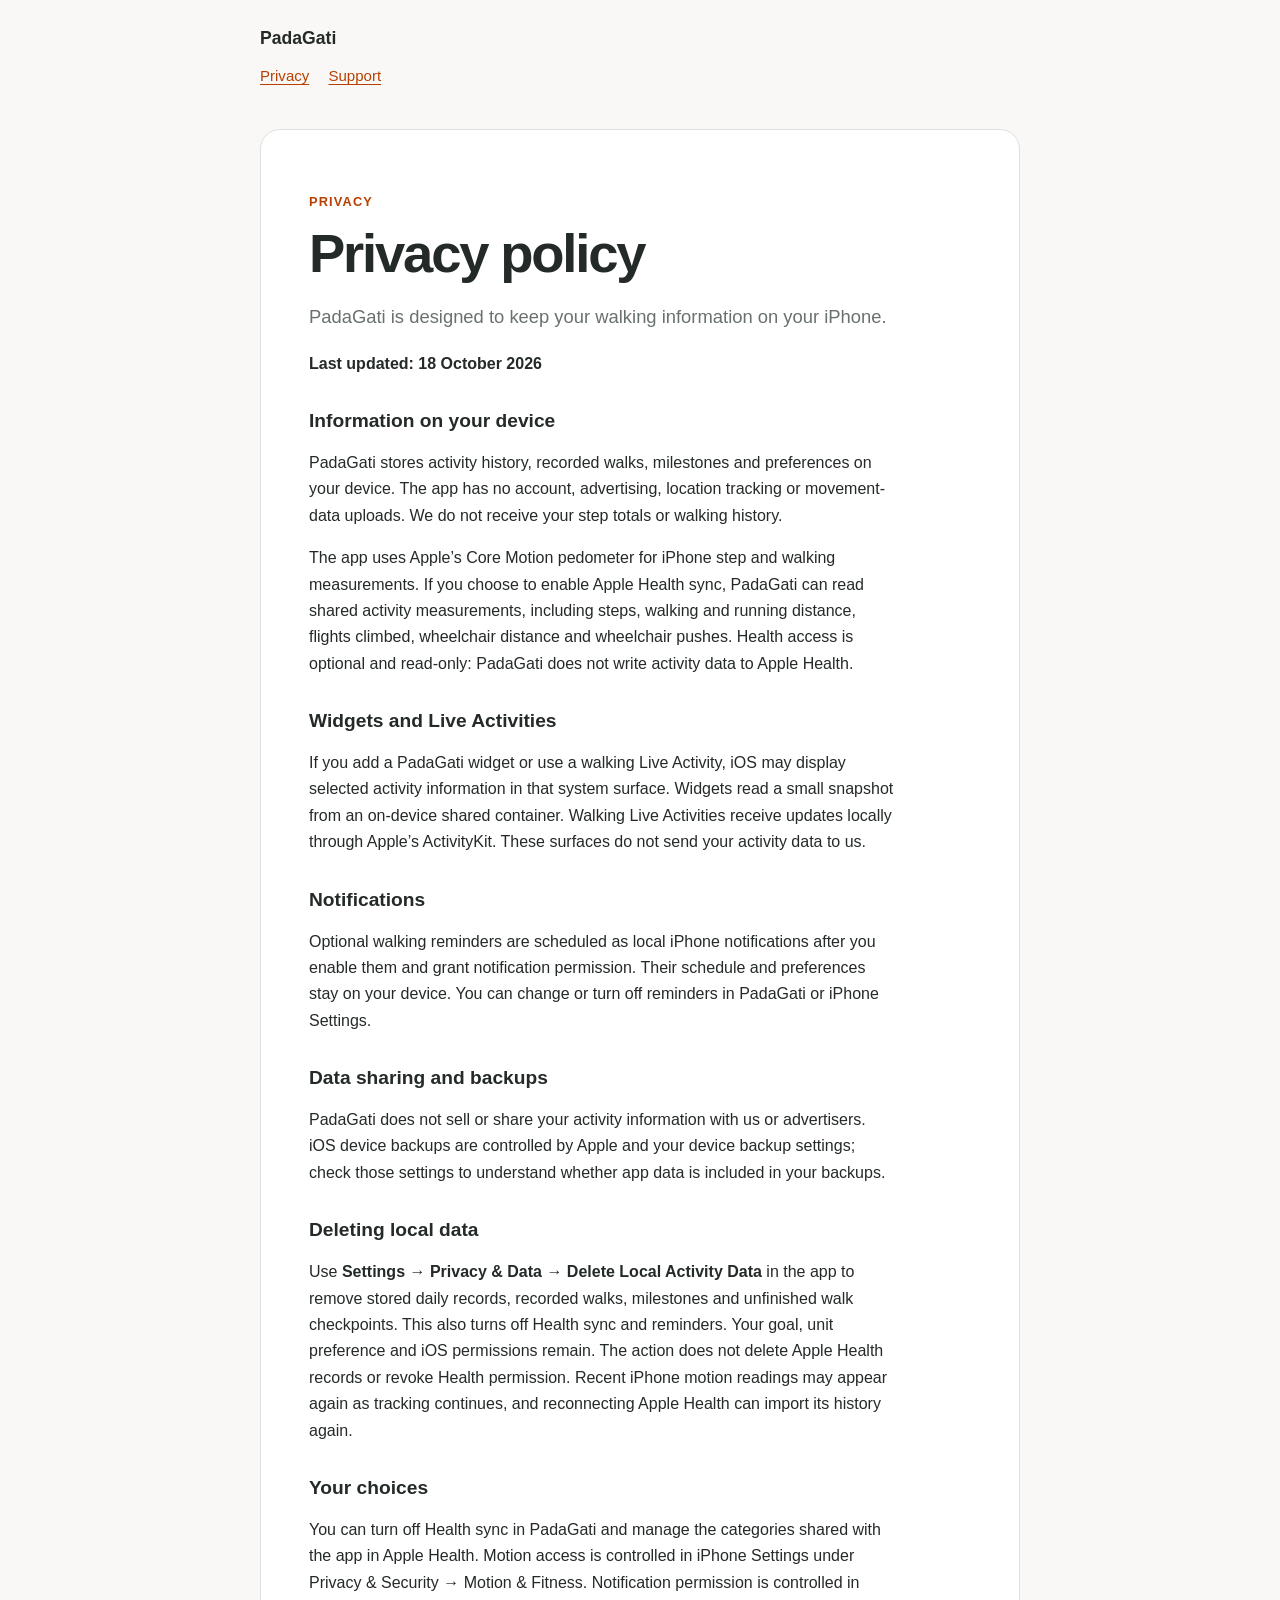
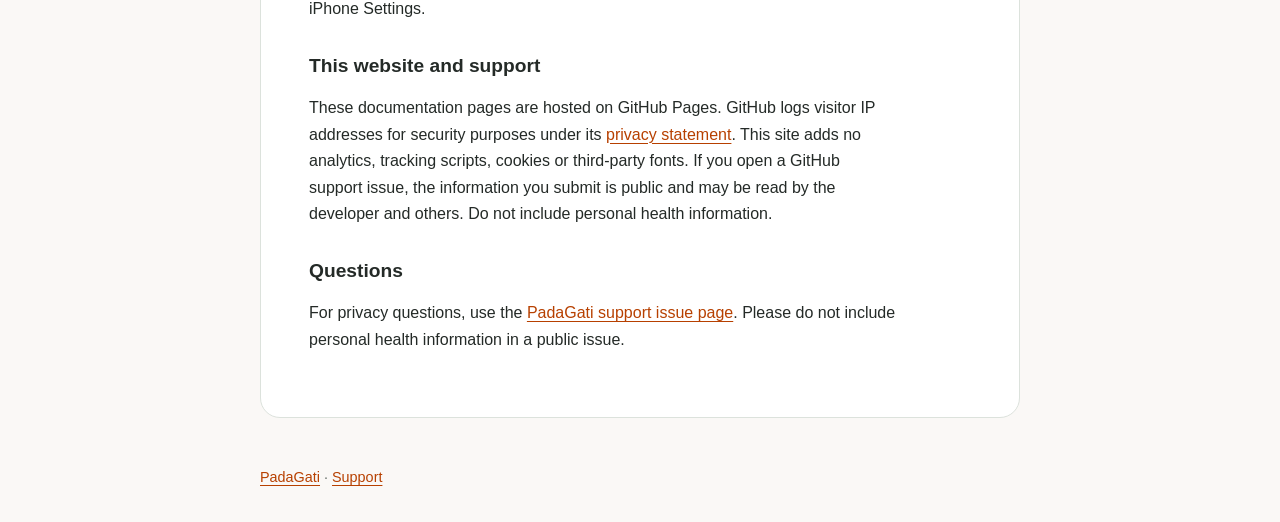
==== privacy/index.html @ b5596e11 "Publish PadaGati privacy and support documentation" ====
<!doctype html>
<html lang="en">
<head>
  <meta charset="utf-8">
  <meta name="viewport" content="width=device-width, initial-scale=1">
  <meta name="description" content="How PadaGati handles motion, Apple Health, walking history and reminders.">
  <title>Privacy policy · PadaGati</title>
  <link rel="stylesheet" href="../assets/site.css">
</head>
<body>
  <a class="skip-link" href="#main">Skip to content</a>
  <header>
    <a class="brand" href="../">PadaGati</a>
    <nav aria-label="Main navigation">
      <a href="../privacy/" aria-current="page">Privacy</a>
      <a href="../support/">Support</a>
    </nav>
  </header>
  <main id="main">
    <p class="eyebrow">Privacy</p>
    <h1>Privacy policy</h1>
    <p class="lede">PadaGati is designed to keep your walking information on your iPhone.</p>
    <p><strong>Last updated: 18 October 2026</strong></p>

    <h2>Information on your device</h2>
    <p>PadaGati stores activity history, recorded walks, milestones and preferences on your device. The app has no account, advertising, location tracking or movement-data uploads. We do not receive your step totals or walking history.</p>
    <p>The app uses Apple’s Core Motion pedometer for iPhone step and walking measurements. If you choose to enable Apple Health sync, PadaGati can read shared activity measurements, including steps, walking and running distance, flights climbed, wheelchair distance and wheelchair pushes. Health access is optional and read-only: PadaGati does not write activity data to Apple Health.</p>

    <h2>Widgets and Live Activities</h2>
    <p>If you add a PadaGati widget or use a walking Live Activity, iOS may display selected activity information in that system surface. Widgets read a small snapshot from an on-device shared container. Walking Live Activities receive updates locally through Apple’s ActivityKit. These surfaces do not send your activity data to us.</p>

    <h2>Notifications</h2>
    <p>Optional walking reminders are scheduled as local iPhone notifications after you enable them and grant notification permission. Their schedule and preferences stay on your device. You can change or turn off reminders in PadaGati or iPhone Settings.</p>

    <h2>Data sharing and backups</h2>
    <p>PadaGati does not sell or share your activity information with us or advertisers. iOS device backups are controlled by Apple and your device backup settings; check those settings to understand whether app data is included in your backups.</p>

    <h2>Deleting local data</h2>
    <p>Use <strong>Settings → Privacy &amp; Data → Delete Local Activity Data</strong> in the app to remove stored daily records, recorded walks, milestones and unfinished walk checkpoints. This also turns off Health sync and reminders. Your goal, unit preference and iOS permissions remain. The action does not delete Apple Health records or revoke Health permission. Recent iPhone motion readings may appear again as tracking continues, and reconnecting Apple Health can import its history again.</p>

    <h2>Your choices</h2>
    <p>You can turn off Health sync in PadaGati and manage the categories shared with the app in Apple Health. Motion access is controlled in iPhone Settings under Privacy &amp; Security → Motion &amp; Fitness. Notification permission is controlled in iPhone Settings.</p>

    <h2>This website and support</h2>
    <p>These documentation pages are hosted on GitHub Pages. GitHub logs visitor IP addresses for security purposes under its <a href="https://docs.github.com/en/site-policy/privacy-policies/github-general-privacy-statement">privacy statement</a>. This site adds no analytics, tracking scripts, cookies or third-party fonts. If you open a GitHub support issue, the information you submit is public and may be read by the developer and others. Do not include personal health information.</p>

    <h2>Questions</h2>
    <p>For privacy questions, use the <a href="https://github.com/chaiwithcode/padagati-docs/issues">PadaGati support issue page</a>. Please do not include personal health information in a public issue.</p>
  </main>
  <footer><a href="../">PadaGati</a> · <a href="../support/">Support</a></footer>
</body>
</html>
---- assets/site.css ----
:root {
  color-scheme: light;
  --ink: #242a27;
  --muted: #68716c;
  --accent: #b74000;
  --paper: #faf8f6;
  --surface: #fff;
  --line: #dce2dc;
  font-family: -apple-system, BlinkMacSystemFont, "Segoe UI", sans-serif;
}

* { box-sizing: border-box; }
body {
  margin: 0;
  color: var(--ink);
  background: var(--paper);
  font-size: 16px;
  line-height: 1.65;
}
a { color: var(--accent); text-underline-offset: .18em; }
a:hover { text-decoration-thickness: 2px; }
.skip-link {
  position: absolute;
  top: -4rem;
  left: 1rem;
  padding: .65rem 1rem;
  color: white;
  background: var(--accent);
  border-radius: .5rem;
}
.skip-link:focus { top: 1rem; }
header, main, footer { width: min(100% - 2rem, 760px); margin-inline: auto; }
header { padding: 1.5rem 0; }
.brand { color: var(--ink); font-size: 1.1rem; font-weight: 700; text-decoration: none; }
nav { display: flex; flex-wrap: wrap; gap: 1.2rem; margin-top: .7rem; }
nav a { font-size: .94rem; }
main {
  margin-top: 1rem;
  margin-bottom: 3rem;
  padding: clamp(1.4rem, 5vw, 3rem);
  background: var(--surface);
  border: 1px solid var(--line);
  border-radius: 1.25rem;
}
.eyebrow { color: var(--accent); font-size: .8rem; font-weight: 700; letter-spacing: .09em; text-transform: uppercase; }
h1 { margin: .3rem 0 1rem; font-size: clamp(2.1rem, 7vw, 3.4rem); line-height: 1.08; letter-spacing: -.04em; }
h2 { margin-top: 2rem; font-size: 1.2rem; line-height: 1.3; }
p, ul { max-width: 66ch; }
.lede { color: var(--muted); font-size: 1.15rem; }
.card {
  margin-top: 1.5rem;
  padding: 1.2rem 1.35rem;
  background: #fff3e9;
  border-radius: .9rem;
}
.card p:first-child { margin-top: 0; }
.card p:last-child { margin-bottom: 0; }
footer { padding: 0 0 2rem; color: var(--muted); font-size: .9rem; }
@media (prefers-reduced-motion: no-preference) {
  a { transition: text-decoration-thickness .15s ease; }
}
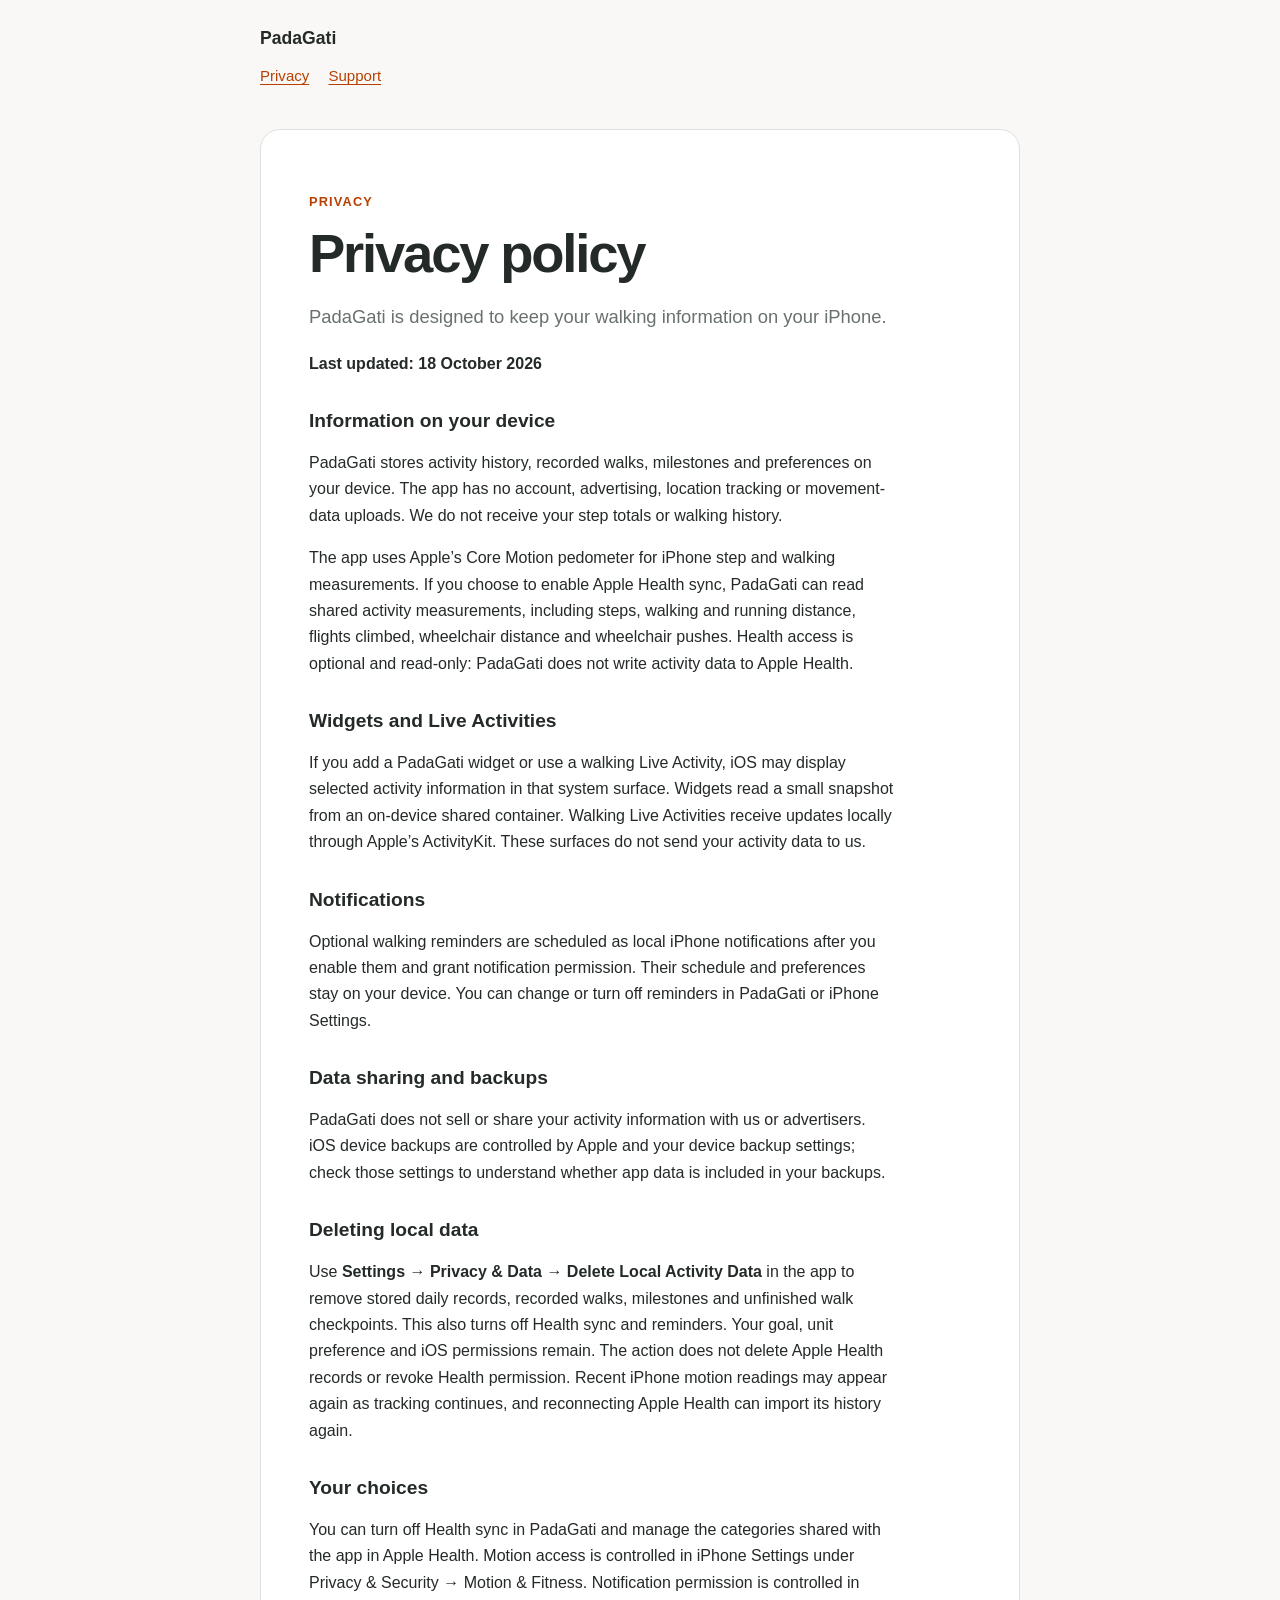
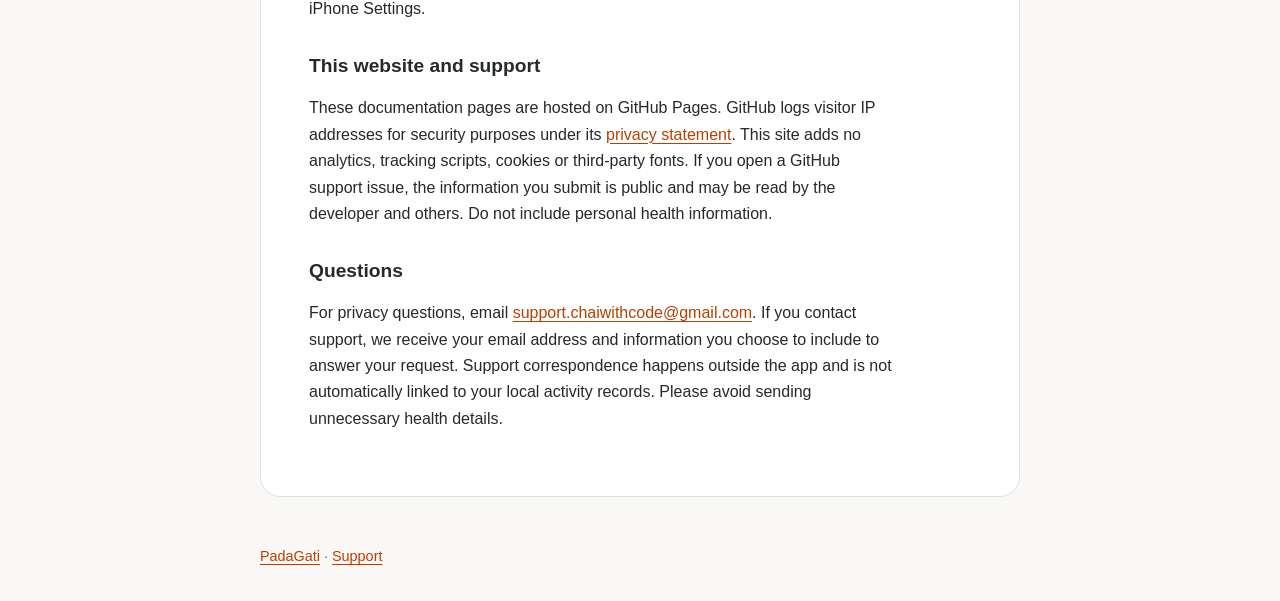
==== commit cdd292f1: "Use established PadaGati support contact" ====
--- a/privacy/index.html
+++ b/privacy/index.html
@@ -45,7 +45,7 @@
     <p>These documentation pages are hosted on GitHub Pages. GitHub logs visitor IP addresses for security purposes under its <a href="https://docs.github.com/en/site-policy/privacy-policies/github-general-privacy-statement">privacy statement</a>. This site adds no analytics, tracking scripts, cookies or third-party fonts. If you open a GitHub support issue, the information you submit is public and may be read by the developer and others. Do not include personal health information.</p>
 
     <h2>Questions</h2>
-    <p>For privacy questions, use the <a href="https://github.com/chaiwithcode/padagati-docs/issues">PadaGati support issue page</a>. Please do not include personal health information in a public issue.</p>
+    <p>For privacy questions, email <a href="mailto:support.chaiwithcode@gmail.com">support.chaiwithcode@gmail.com</a>. If you contact support, we receive your email address and information you choose to include to answer your request. Support correspondence happens outside the app and is not automatically linked to your local activity records. Please avoid sending unnecessary health details.</p>
   </main>
   <footer><a href="../">PadaGati</a> · <a href="../support/">Support</a></footer>
 </body>
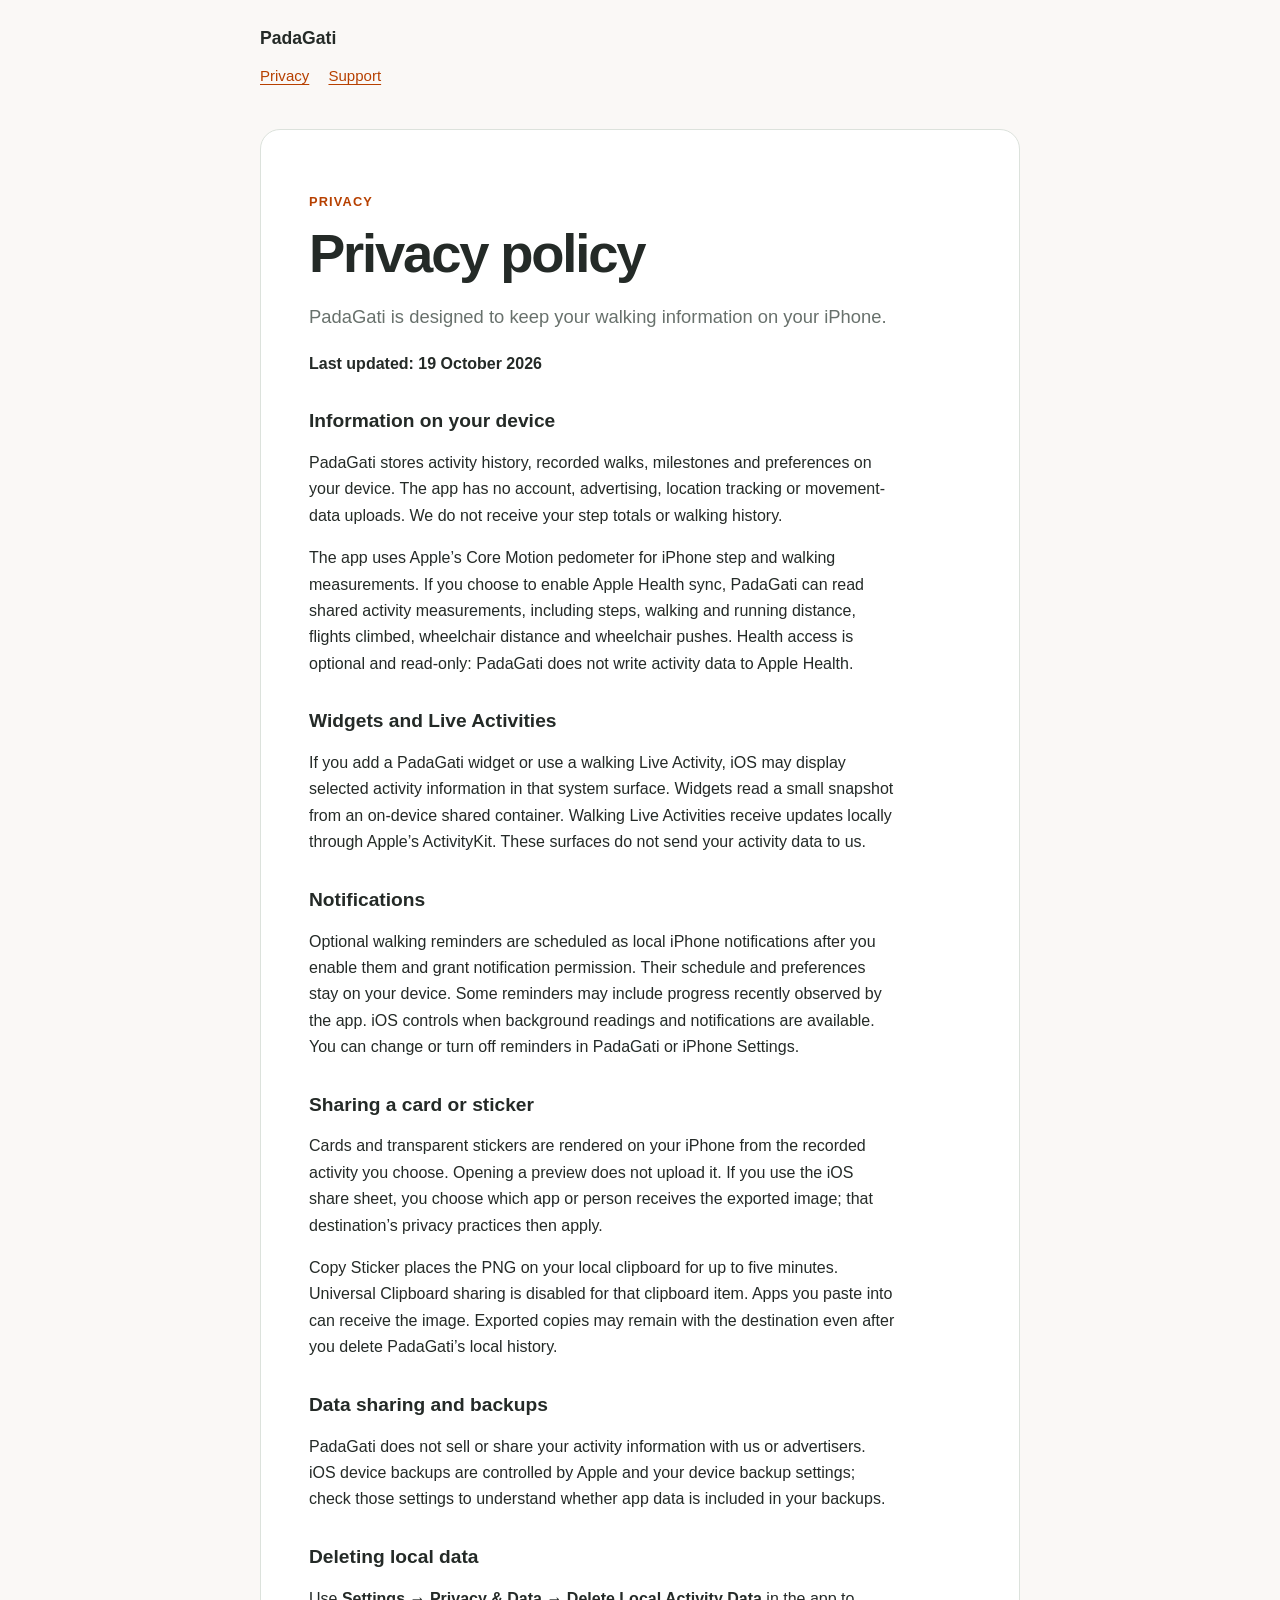
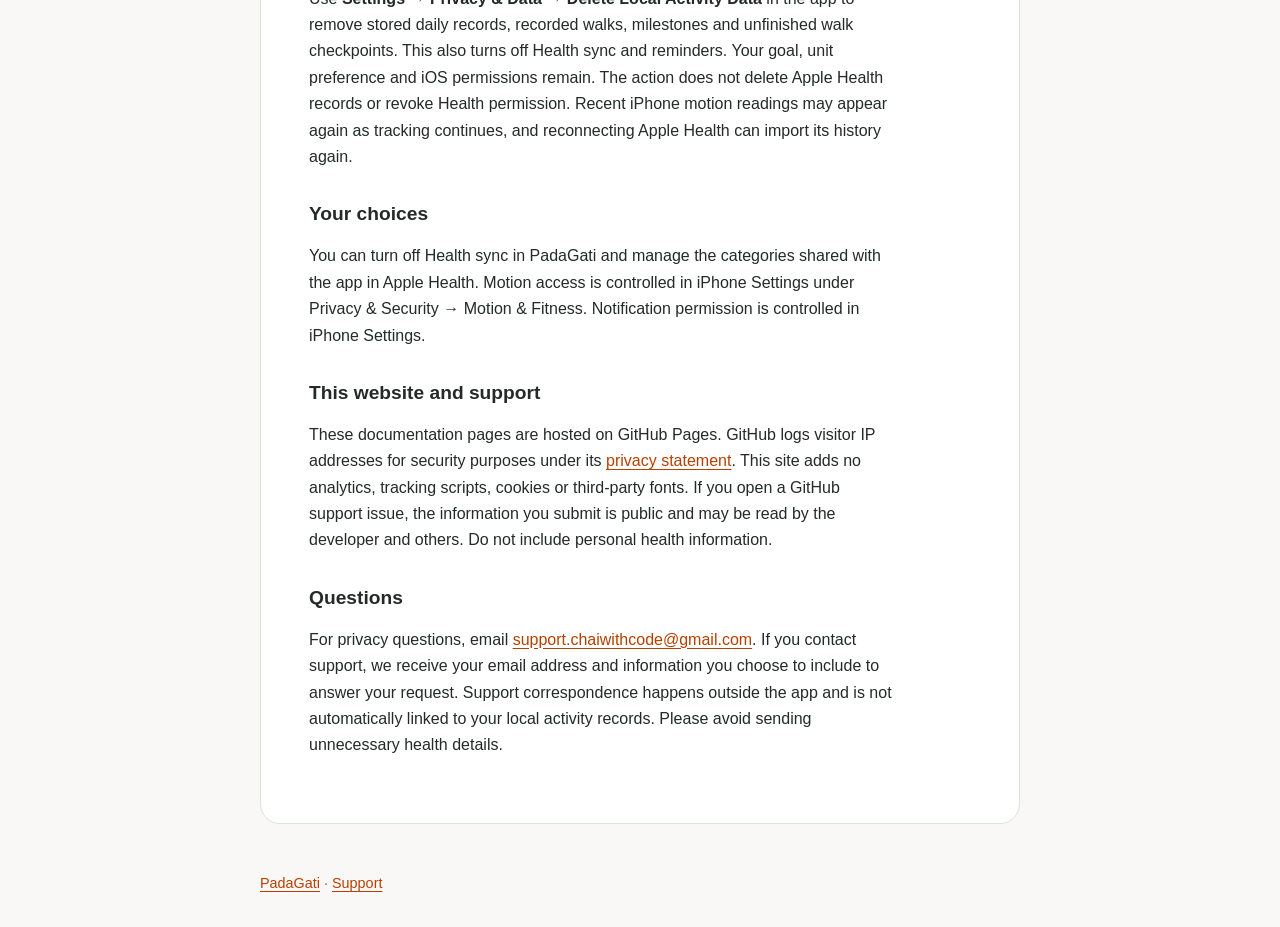
==== commit 957a068e: "Document local movement sharing and reminder controls" ====
--- a/privacy/index.html
+++ b/privacy/index.html
@@ -20,7 +20,7 @@
     <p class="eyebrow">Privacy</p>
     <h1>Privacy policy</h1>
     <p class="lede">PadaGati is designed to keep your walking information on your iPhone.</p>
-    <p><strong>Last updated: 18 October 2026</strong></p>
+    <p><strong>Last updated: 19 October 2026</strong></p>
 
     <h2>Information on your device</h2>
     <p>PadaGati stores activity history, recorded walks, milestones and preferences on your device. The app has no account, advertising, location tracking or movement-data uploads. We do not receive your step totals or walking history.</p>
@@ -30,7 +30,11 @@
     <p>If you add a PadaGati widget or use a walking Live Activity, iOS may display selected activity information in that system surface. Widgets read a small snapshot from an on-device shared container. Walking Live Activities receive updates locally through Apple’s ActivityKit. These surfaces do not send your activity data to us.</p>
 
     <h2>Notifications</h2>
-    <p>Optional walking reminders are scheduled as local iPhone notifications after you enable them and grant notification permission. Their schedule and preferences stay on your device. You can change or turn off reminders in PadaGati or iPhone Settings.</p>
+    <p>Optional walking reminders are scheduled as local iPhone notifications after you enable them and grant notification permission. Their schedule and preferences stay on your device. Some reminders may include progress recently observed by the app. iOS controls when background readings and notifications are available. You can change or turn off reminders in PadaGati or iPhone Settings.</p>
+
+    <h2>Sharing a card or sticker</h2>
+    <p>Cards and transparent stickers are rendered on your iPhone from the recorded activity you choose. Opening a preview does not upload it. If you use the iOS share sheet, you choose which app or person receives the exported image; that destination’s privacy practices then apply.</p>
+    <p>Copy Sticker places the PNG on your local clipboard for up to five minutes. Universal Clipboard sharing is disabled for that clipboard item. Apps you paste into can receive the image. Exported copies may remain with the destination even after you delete PadaGati’s local history.</p>
 
     <h2>Data sharing and backups</h2>
     <p>PadaGati does not sell or share your activity information with us or advertisers. iOS device backups are controlled by Apple and your device backup settings; check those settings to understand whether app data is included in your backups.</p>
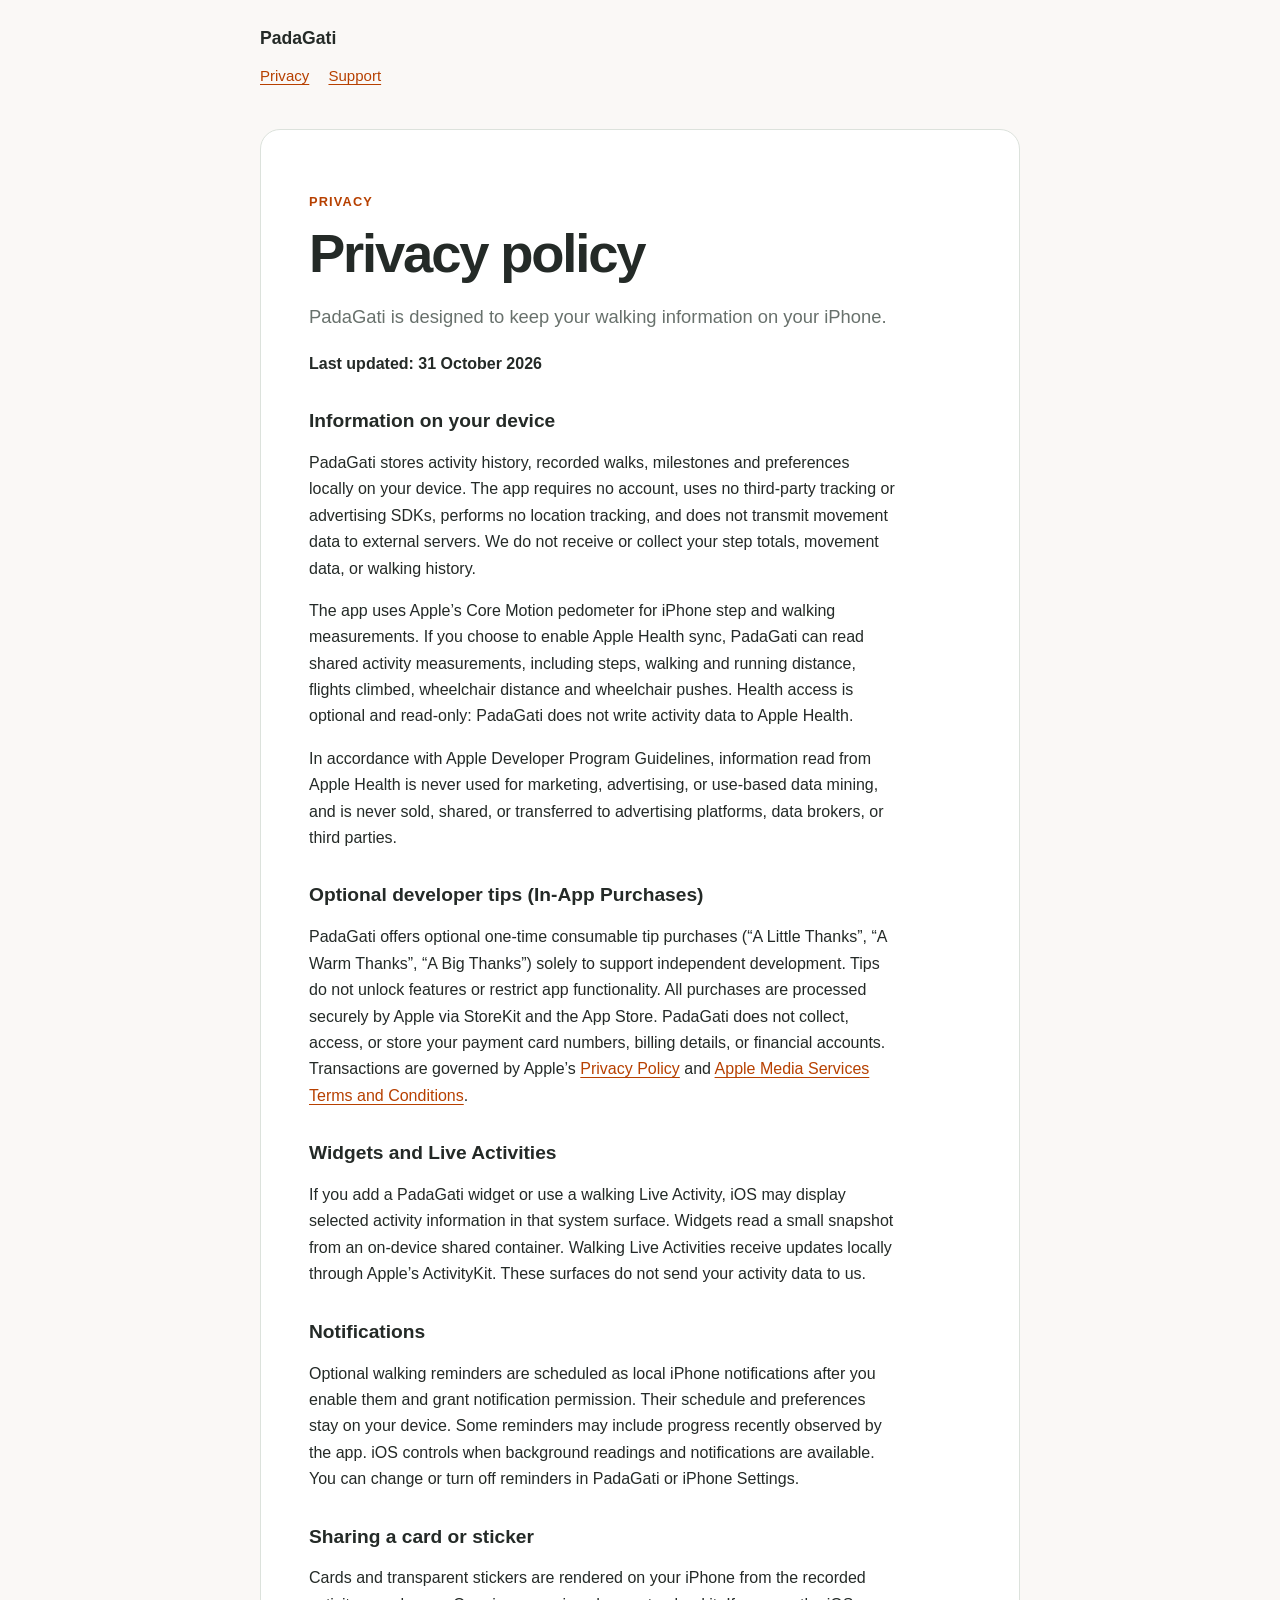
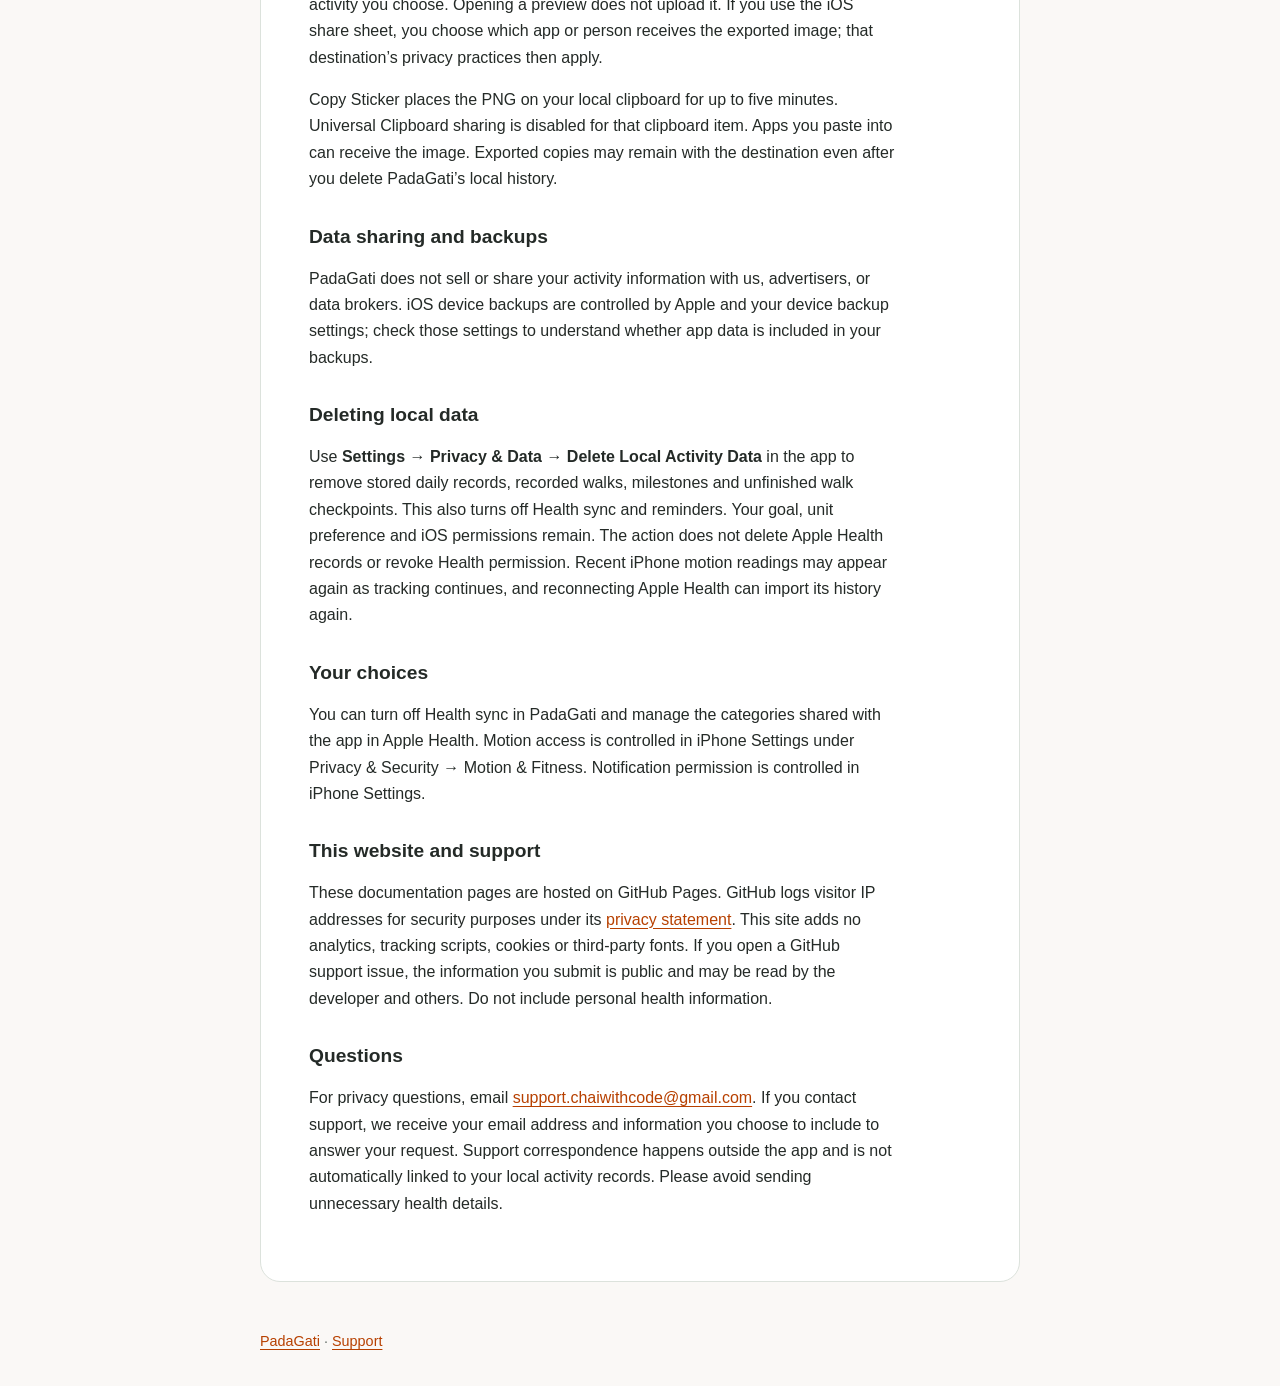
==== commit 247310fb: "Update privacy policy with HealthKit compliance, IAP disclosures, and current date" ====
--- a/privacy/index.html
+++ b/privacy/index.html
@@ -3,7 +3,7 @@
 <head>
   <meta charset="utf-8">
   <meta name="viewport" content="width=device-width, initial-scale=1">
-  <meta name="description" content="How PadaGati handles motion, Apple Health, walking history and reminders.">
+  <meta name="description" content="How PadaGati handles motion, Apple Health, walking history, in-app purchases and reminders.">
   <title>Privacy policy · PadaGati</title>
   <link rel="stylesheet" href="../assets/site.css">
 </head>
@@ -20,11 +20,15 @@
     <p class="eyebrow">Privacy</p>
     <h1>Privacy policy</h1>
     <p class="lede">PadaGati is designed to keep your walking information on your iPhone.</p>
-    <p><strong>Last updated: 19 October 2026</strong></p>
+    <p><strong>Last updated: 31 October 2026</strong></p>
 
     <h2>Information on your device</h2>
-    <p>PadaGati stores activity history, recorded walks, milestones and preferences on your device. The app has no account, advertising, location tracking or movement-data uploads. We do not receive your step totals or walking history.</p>
+    <p>PadaGati stores activity history, recorded walks, milestones and preferences locally on your device. The app requires no account, uses no third-party tracking or advertising SDKs, performs no location tracking, and does not transmit movement data to external servers. We do not receive or collect your step totals, movement data, or walking history.</p>
     <p>The app uses Apple’s Core Motion pedometer for iPhone step and walking measurements. If you choose to enable Apple Health sync, PadaGati can read shared activity measurements, including steps, walking and running distance, flights climbed, wheelchair distance and wheelchair pushes. Health access is optional and read-only: PadaGati does not write activity data to Apple Health.</p>
+    <p>In accordance with Apple Developer Program Guidelines, information read from Apple Health is never used for marketing, advertising, or use-based data mining, and is never sold, shared, or transferred to advertising platforms, data brokers, or third parties.</p>
+
+    <h2>Optional developer tips (In-App Purchases)</h2>
+    <p>PadaGati offers optional one-time consumable tip purchases (“A Little Thanks”, “A Warm Thanks”, “A Big Thanks”) solely to support independent development. Tips do not unlock features or restrict app functionality. All purchases are processed securely by Apple via StoreKit and the App Store. PadaGati does not collect, access, or store your payment card numbers, billing details, or financial accounts. Transactions are governed by Apple’s <a href="https://www.apple.com/legal/privacy/">Privacy Policy</a> and <a href="https://www.apple.com/legal/internet-services/itunes/">Apple Media Services Terms and Conditions</a>.</p>
 
     <h2>Widgets and Live Activities</h2>
     <p>If you add a PadaGati widget or use a walking Live Activity, iOS may display selected activity information in that system surface. Widgets read a small snapshot from an on-device shared container. Walking Live Activities receive updates locally through Apple’s ActivityKit. These surfaces do not send your activity data to us.</p>
@@ -37,7 +41,7 @@
     <p>Copy Sticker places the PNG on your local clipboard for up to five minutes. Universal Clipboard sharing is disabled for that clipboard item. Apps you paste into can receive the image. Exported copies may remain with the destination even after you delete PadaGati’s local history.</p>
 
     <h2>Data sharing and backups</h2>
-    <p>PadaGati does not sell or share your activity information with us or advertisers. iOS device backups are controlled by Apple and your device backup settings; check those settings to understand whether app data is included in your backups.</p>
+    <p>PadaGati does not sell or share your activity information with us, advertisers, or data brokers. iOS device backups are controlled by Apple and your device backup settings; check those settings to understand whether app data is included in your backups.</p>
 
     <h2>Deleting local data</h2>
     <p>Use <strong>Settings → Privacy &amp; Data → Delete Local Activity Data</strong> in the app to remove stored daily records, recorded walks, milestones and unfinished walk checkpoints. This also turns off Health sync and reminders. Your goal, unit preference and iOS permissions remain. The action does not delete Apple Health records or revoke Health permission. Recent iPhone motion readings may appear again as tracking continues, and reconnecting Apple Health can import its history again.</p>
